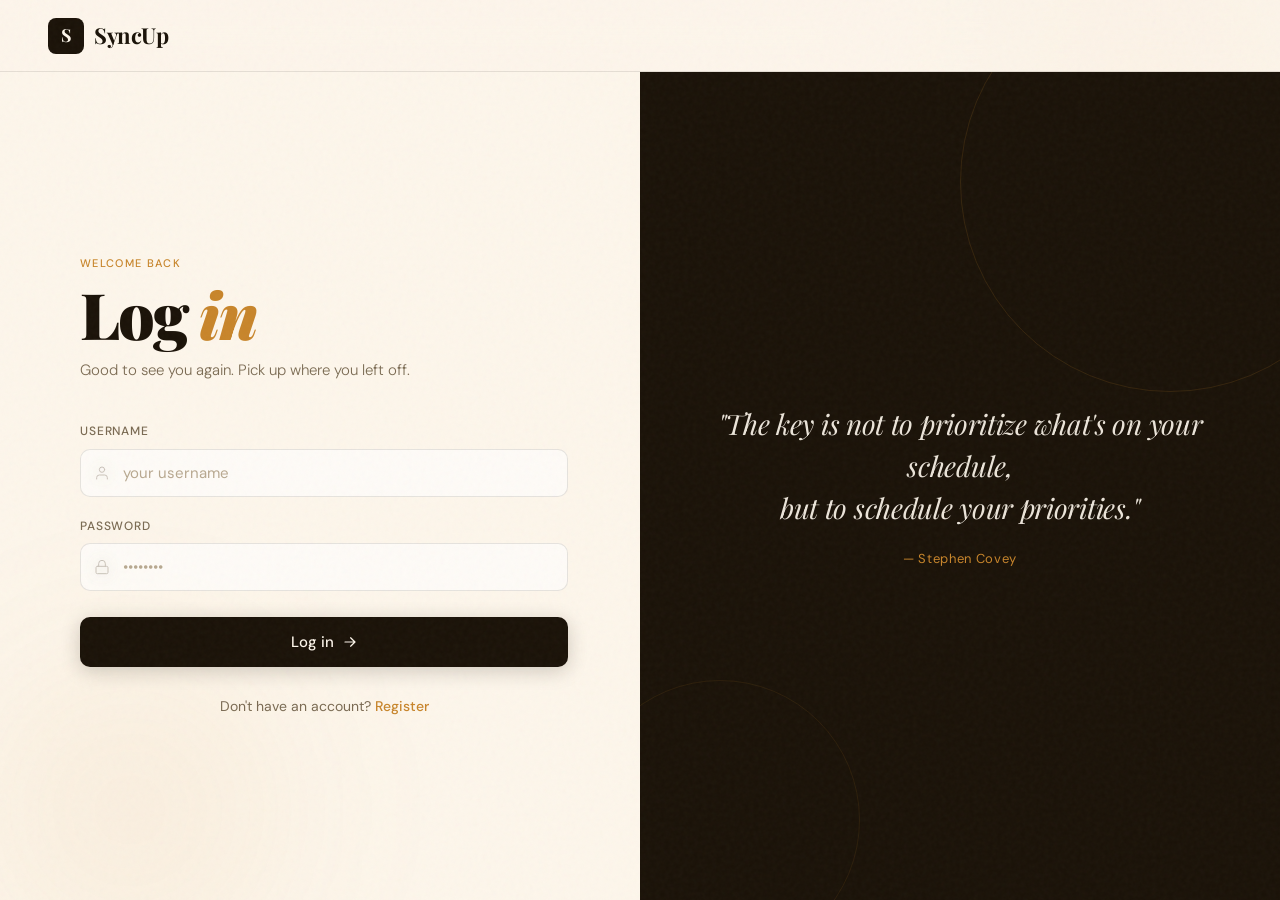
==== static/html/index.html @ 35f1b0b0 "#44 Separate application logic from html" ====
<!doctype html>
<html lang="en">
<head>
    <meta charset="UTF-8">
    <meta name="viewport" content="width=device-width, initial-scale=1.0">
    <title>SyncUp — Dashboard</title>

    <link rel="preconnect" href="https://fonts.googleapis.com">
    <link rel="preconnect" href="https://fonts.gstatic.com" crossorigin>
    <link href="https://fonts.googleapis.com/css2?family=Playfair+Display:ital,wght@0,400;0,700;0,900;1,400;1,700&family=DM+Sans:wght@300;400;500&display=swap" rel="stylesheet">
    <link rel="icon" type="image/png" href="/static/imgs/logo.png">
    <link rel="stylesheet" href="/static/style/indexmain.css">
</head>

<body>

<div class="grain"></div>
<div class="bg-orb orb-1"></div>
<div class="bg-orb orb-2"></div>
<div class="bg-orb orb-3"></div>

<div class="modal-overlay" id="modal-overlay">
    <div class="modal-box">
        <div class="modal-icon" id="modal-icon">🗑️</div>
        <div class="modal-title" id="modal-title">Are you sure?</div>
        <div class="modal-body"  id="modal-body">This action cannot be undone.</div>
        <div class="modal-actions">
            <button class="modal-btn cancel"         id="modal-cancel">Cancel</button>
            <button class="modal-btn confirm-delete" id="modal-confirm">Delete</button>
        </div>
    </div>
</div>

<header>
    <a href="/static/html/landingpage.html" class="logo">
        <span class="logo-mark">S</span>
        <span class="logo-text">SyncUp</span>
    </a>
    <nav class="nav-links">
        <span style="color:var(--muted);font-size:14px;">
            Hi, <span id="username-label" style="color:var(--ink);font-weight:500;"></span>
        </span>
        <button onclick="logout()"
                style="margin-left:16px;background:var(--ink);color:var(--cream);padding:9px 22px;border:none;border-radius:10px;cursor:pointer;font-family:var(--font-body);font-size:14px;font-weight:500;transition:background 0.2s;"
                onmouseover="this.style.background='#2e2010'"
                onmouseout="this.style.background='var(--ink)'">
            Log out
        </button>
    </nav>
</header>

<main>
    <div class="dashboard-header">
        <h1 class="dashboard-title">Your tasks,<br>perfectly in sync</h1>
        <div class="new-list-bar">
            <input type="text" id="new-list-name" placeholder="Create a new list…"
                   onkeydown="if(event.key==='Enter') createList()">
            <button onclick="createList()">Create</button>
        </div>
    </div>
    <div id="loading" style="display:none;text-align:center;padding:80px;color:var(--muted);font-size:16px;">
        Loading your workspace…
    </div>
    <div class="lists-grid" id="lists-grid"></div>
</main>

<div id="toast" class="toast"></div>

<script src="/static/script/index.js"></script>

</body>
</html>
---- static/style/indexmain.css ----
:root {
    --ink:       #1a1208;
    --cream:     #fdf6eb;
    --amber:     #c8852a;
    --amber-lt:  #e8a84a;
    --muted:     #7a6a52;
    --border:    rgba(26, 18, 8, 0.1);
    --card-bg:   rgba(253, 246, 235, 0.85);
    --font-display: 'Playfair Display', Georgia, serif;
    --font-body:    'DM Sans', system-ui, sans-serif;
}

*, *::before, *::after {
    box-sizing: border-box;
    margin: 0;
    padding: 0;
}

html {
    scroll-behavior: smooth;
}

body {
    background-color: var(--cream);
    color: var(--ink);
    font-family: var(--font-body);
    font-size: 16px;
    line-height: 1.6;
    min-height: 100dvh;
    overflow-x: hidden;
    position: relative;
}


.grain {
    pointer-events: none;
    position: fixed;
    inset: -50%;
    width: 200%;
    height: 200%;
    background-image: url("data:image/svg+xml,%3Csvg viewBox='0 0 512 512' xmlns='http://www.w3.org/2000/svg'%3E%3Cfilter id='noise'%3E%3CfeTurbulence type='fractalNoise' baseFrequency='0.75' numOctaves='4' stitchTiles='stitch'/%3E%3C/filter%3E%3Crect width='100%25' height='100%25' filter='url(%23noise)'/%3E%3C/svg%3E");
    opacity: 0.035;
    z-index: 100;
}


.bg-orb {
    position: fixed;
    border-radius: 50%;
    filter: blur(80px);
    pointer-events: none;
    z-index: 0;
}
.orb-1 {
    width: 600px; height: 600px;
    background: radial-gradient(circle, rgba(200,133,42,0.18) 0%, transparent 70%);
    top: -200px; right: -150px;
    animation: drift 18s ease-in-out infinite alternate;
}
.orb-2 {
    width: 500px; height: 500px;
    background: radial-gradient(circle, rgba(200,133,42,0.10) 0%, transparent 70%);
    bottom: -150px; left: -100px;
    animation: drift 22s ease-in-out infinite alternate-reverse;
}
.orb-3 {
    width: 300px; height: 300px;
    background: radial-gradient(circle, rgba(200,133,42,0.12) 0%, transparent 70%);
    top: 50%; left: 50%;
    transform: translate(-50%, -50%);
    animation: drift 14s ease-in-out infinite alternate;
}
@keyframes drift {
    from { transform: translate(0, 0); }
    to   { transform: translate(40px, 30px); }
}


header {
    position: fixed;
    top: 0;
    left: 0;
    right: 0;
    z-index: 50;
    display: flex;
    align-items: center;
    justify-content: space-between;
    padding: 0 48px;
    height: 72px;
    background: rgba(253, 246, 235, 0.8);
    backdrop-filter: blur(20px);
    -webkit-backdrop-filter: blur(20px);
    border-bottom: 1px solid var(--border);
}


.logo {
    display: flex;
    align-items: center;
    gap: 10px;
    text-decoration: none;
    color: var(--ink);
}
.logo-mark {
    display: flex;
    align-items: center;
    justify-content: center;
    width: 36px;
    height: 36px;
    background: var(--ink);
    color: var(--cream);
    font-family: var(--font-display);
    font-weight: 700;
    font-size: 18px;
    border-radius: 8px;
    letter-spacing: -0.5px;
}
.logo-text {
    font-family: var(--font-display);
    font-weight: 700;
    font-size: 22px;
    letter-spacing: -0.5px;
}


.nav-links {
    display: flex;
    align-items: center;
    gap: 8px;
}
.nav-link {
    padding: 8px 16px;
    color: var(--muted);
    text-decoration: none;
    font-size: 14px;
    font-weight: 500;
    border-radius: 8px;
    transition: color 0.2s, background 0.2s;
}
.nav-link:hover {
    color: var(--ink);
    background: rgba(26, 18, 8, 0.06);
}
.nav-btn {
    padding: 8px 20px;
    background: var(--ink);
    color: var(--cream);
    text-decoration: none;
    font-size: 14px;
    font-weight: 500;
    border-radius: 8px;
    transition: background 0.2s, transform 0.15s;
}
.nav-btn:hover {
    background: #2e2010;
    transform: translateY(-1px);
}
.nav-icon {
    display: flex;
    align-items: center;
    justify-content: center;
    width: 38px;
    height: 38px;
    border-radius: 8px;
    color: var(--muted);
    text-decoration: none;
    transition: color 0.2s, background 0.2s;
    margin-left: 4px;
}
.nav-icon svg {
    width: 20px;
    height: 20px;
}
.nav-icon:hover {
    color: var(--ink);
    background: rgba(26, 18, 8, 0.06);
}


main {
    position: relative;
    z-index: 1;
    padding: 120px 48px 80px;
    max-width: 1400px;
    margin: 0 auto;
}

.hero {
    max-width: 760px;
    text-align: center;
    animation: heroIn 0.9s cubic-bezier(0.22, 1, 0.36, 1) both;
}
@keyframes heroIn {
    from { opacity: 0; transform: translateY(32px); }
    to   { opacity: 1; transform: translateY(0); }
}


.hero-tag {
    display: inline-flex;
    align-items: center;
    gap: 8px;
    padding: 6px 16px;
    border: 1px solid rgba(200, 133, 42, 0.35);
    border-radius: 999px;
    font-size: 12px;
    font-weight: 500;
    letter-spacing: 0.08em;
    text-transform: uppercase;
    color: var(--amber);
    background: rgba(200, 133, 42, 0.07);
    margin-bottom: 36px;
    animation: heroIn 0.9s 0.1s cubic-bezier(0.22, 1, 0.36, 1) both;
}
.dot {
    width: 6px;
    height: 6px;
    border-radius: 50%;
    background: var(--amber);
    animation: pulse 2s ease-in-out infinite;
}
@keyframes pulse {
    0%, 100% { opacity: 1; transform: scale(1); }
    50%       { opacity: 0.5; transform: scale(0.7); }
}


.hero-title {
    display: flex;
    flex-direction: column;
    font-family: var(--font-display);
    font-weight: 900;
    line-height: 1.05;
    letter-spacing: -2px;
    margin-bottom: 28px;
}
.hero-title .line-1 {
    font-size: clamp(52px, 7vw, 90px);
    animation: heroIn 0.9s 0.15s cubic-bezier(0.22, 1, 0.36, 1) both;
}
.hero-title .line-2 {
    font-size: clamp(52px, 7vw, 90px);
    color: var(--amber);
    animation: heroIn 0.9s 0.2s cubic-bezier(0.22, 1, 0.36, 1) both;
}
.hero-title .line-2 em {
    font-style: italic;
}
.hero-title .line-3 {
    font-size: clamp(36px, 5vw, 62px);
    color: var(--muted);
    font-weight: 400;
    font-style: italic;
    animation: heroIn 0.9s 0.25s cubic-bezier(0.22, 1, 0.36, 1) both;
}


.hero-sub {
    font-size: 17px;
    color: var(--muted);
    font-weight: 300;
    line-height: 1.7;
    margin-bottom: 44px;
    animation: heroIn 0.9s 0.3s cubic-bezier(0.22, 1, 0.36, 1) both;
}


.cta-group {
    display: flex;
    align-items: center;
    justify-content: center;
    gap: 14px;
    margin-bottom: 60px;
    animation: heroIn 0.9s 0.35s cubic-bezier(0.22, 1, 0.36, 1) both;
}

.cta-primary {
    display: inline-flex;
    align-items: center;
    gap: 8px;
    padding: 14px 28px;
    background: var(--ink);
    color: var(--cream);
    text-decoration: none;
    font-size: 15px;
    font-weight: 500;
    border-radius: 12px;
    transition: background 0.2s, transform 0.2s, box-shadow 0.2s;
    box-shadow: 0 4px 24px rgba(26, 18, 8, 0.2);
}
.cta-primary svg {
    width: 16px;
    height: 16px;
    transition: transform 0.2s;
}
.cta-primary:hover {
    background: #2e2010;
    transform: translateY(-2px);
    box-shadow: 0 8px 32px rgba(26, 18, 8, 0.25);
}
.cta-primary:hover svg {
    transform: translateX(3px);
}

.cta-secondary {
    display: inline-flex;
    align-items: center;
    padding: 14px 28px;
    border: 1.5px solid var(--border);
    color: var(--muted);
    text-decoration: none;
    font-size: 15px;
    font-weight: 500;
    border-radius: 12px;
    transition: color 0.2s, border-color 0.2s, background 0.2s;
}
.cta-secondary:hover {
    color: var(--ink);
    border-color: rgba(26, 18, 8, 0.3);
    background: rgba(26, 18, 8, 0.03);
}


.stats-row {
    display: flex;
    align-items: center;
    justify-content: center;
    gap: 32px;
    padding: 24px 40px;
    background: rgba(255,255,255,0.5);
    border: 1px solid var(--border);
    border-radius: 16px;
    backdrop-filter: blur(10px);
    animation: heroIn 0.9s 0.4s cubic-bezier(0.22, 1, 0.36, 1) both;
}
.stat {
    display: flex;
    flex-direction: column;
    align-items: center;
    gap: 2px;
}
.stat-num {
    font-family: var(--font-display);
    font-weight: 700;
    font-size: 22px;
    color: var(--ink);
    letter-spacing: -0.5px;
}
.stat-label {
    font-size: 11px;
    font-weight: 500;
    text-transform: uppercase;
    letter-spacing: 0.06em;
    color: var(--muted);
}
.stat-divider {
    width: 1px;
    height: 36px;
    background: var(--border);
}

.card-float {
    position: fixed;
    display: flex;
    align-items: center;
    gap: 10px;
    padding: 12px 18px;
    background: var(--card-bg);
    border: 1px solid var(--border);
    border-radius: 12px;
    backdrop-filter: blur(16px);
    font-size: 13px;
    font-weight: 500;
    color: var(--ink);
    box-shadow: 0 8px 32px rgba(26, 18, 8, 0.08);
    z-index: 2;
    white-space: nowrap;
}
.card-float span { color: var(--muted); }

.card-dot {
    width: 8px;
    height: 8px;
    border-radius: 50%;
    flex-shrink: 0;
}
.card-dot.done     { background: #5cb85c; }
.card-dot.progress { background: var(--amber); animation: pulse 1.5s ease-in-out infinite; }
.card-dot.pending  { background: #b0a090; }

.card-1 {
    bottom: 28%;
    left: 3%;
    animation: float1 8s ease-in-out infinite, fadeSlideLeft 0.9s 0.6s cubic-bezier(0.22, 1, 0.36, 1) both;
}
.card-2 {
    top: 30%;
    right: 3%;
    animation: float2 10s ease-in-out infinite, fadeSlideRight 0.9s 0.7s cubic-bezier(0.22, 1, 0.36, 1) both;
}
.card-3 {
    bottom: 18%;
    right: 5%;
    animation: float1 12s ease-in-out infinite alternate-reverse, fadeSlideRight 0.9s 0.8s cubic-bezier(0.22, 1, 0.36, 1) both;
}

@keyframes float1 {
    0%, 100% { transform: translateY(0px) rotate(-1deg); }
    50%       { transform: translateY(-12px) rotate(0.5deg); }
}
@keyframes float2 {
    0%, 100% { transform: translateY(0px) rotate(1deg); }
    50%       { transform: translateY(-16px) rotate(-0.5deg); }
}
@keyframes fadeSlideLeft {
    from { opacity: 0; transform: translateX(-24px); }
    to   { opacity: 1; transform: translateX(0); }
}
@keyframes fadeSlideRight {
    from { opacity: 0; transform: translateX(24px); }
    to   { opacity: 1; transform: translateX(0); }
}


main {
    position: relative;
    z-index: 1;
    padding: 110px 48px 80px;
    max-width: 1400px;
    margin: 0 auto;
}

.dashboard-header {
    display: flex;
    flex-direction: column;
    gap: 20px;
    margin-bottom: 40px;
}
@media (min-width: 768px) {
    .dashboard-header {
        flex-direction: row;
        align-items: center;
        justify-content: space-between;
    }
}

.dashboard-title {
    font-family: var(--font-display);
    font-size: 48px;
    font-weight: 900;
    line-height: 1.05;
    letter-spacing: -2.5px;
    color: var(--ink);
    max-width: 600px;
}

.new-list-bar {
    display: flex;
    gap: 12px;
    width: 420px;
    flex-shrink: 0;
}
@media (max-width: 600px) {
    .new-list-bar { flex-direction: column; }
    .new-list-bar button { height: 48px; }
}

.new-list-bar input {
    flex: 1;
    padding: 16px 20px;
    border-radius: 12px;
    border: 1.5px solid var(--border);
    background: rgba(253,246,235,0.95);
    font-size: 15px;
    color: var(--ink);
    font-family: var(--font-body);
    outline: none;
    transition: border-color 0.2s, box-shadow 0.2s;
}
.new-list-bar input:focus {
    border-color: var(--amber);
    box-shadow: 0 0 0 3px rgba(200,133,42,0.12);
}
.new-list-bar button {
    padding: 0 28px;
    background: var(--ink);
    color: var(--cream);
    border: none;
    border-radius: 12px;
    font-weight: 500;
    font-family: var(--font-body);
    font-size: 15px;
    cursor: pointer;
    white-space: nowrap;
    transition: background 0.2s, transform 0.15s;
}
.new-list-bar button:hover { background: #2e2010; transform: translateY(-1px); }


.lists-grid {
    display: grid;
    grid-template-columns: repeat(auto-fill, minmax(300px, 1fr));
    gap: 24px;
    align-items: start;
}


.list-card {
    background: var(--card-bg);
    border: 1px solid var(--border);
    border-radius: 16px;
    padding: 24px;
    box-shadow: 0 12px 40px rgba(26,18,8,0.08);
    transition: box-shadow 0.25s ease, transform 0.25s ease, opacity 0.2s;
    position: relative;
}
.list-card:hover { box-shadow: 0 18px 45px rgba(26,18,8,0.12); }
.list-card.drag-over {
    outline: 2px dashed var(--amber);
    outline-offset: -2px;
    background: rgba(200,133,42,0.04);
}
.list-card.dragging-list { opacity: 0.35; transform: scale(0.98); }


.list-header {
    display: flex;
    justify-content: space-between;
    align-items: center;
    margin-bottom: 18px;
    gap: 8px;
}
.list-header-left {
    display: flex;
    align-items: center;
    gap: 10px;
    min-width: 0;
}
.drag-handle {
    cursor: grab;
    color: var(--muted);
    opacity: 0.35;
    padding: 2px 4px;
    border-radius: 4px;
    transition: opacity 0.2s;
    flex-shrink: 0;
    font-size: 16px;
    line-height: 1;
    user-select: none;
}
.list-card:hover .drag-handle { opacity: 0.65; }
.drag-handle:hover { opacity: 1 !important; color: var(--ink); }
.drag-handle:active { cursor: grabbing; }
.list-name {
    font-family: var(--font-display);
    font-size: 20px;
    font-weight: 700;
    color: var(--ink);
    white-space: nowrap;
    overflow: hidden;
    text-overflow: ellipsis;
}
.task-count {
    font-size: 11px;
    font-weight: 500;
    color: var(--muted);
    background: rgba(26,18,8,0.06);
    padding: 2px 8px;
    border-radius: 20px;
    flex-shrink: 0;
}
.delete-list-btn {
    background: none;
    border: none;
    color: #c0a888;
    font-size: 18px;
    cursor: pointer;
    padding: 4px 6px;
    border-radius: 6px;
    transition: color 0.2s, background 0.2s;
    flex-shrink: 0;
    line-height: 1;
}
.delete-list-btn:hover { color: #d9534f; background: rgba(217,83,79,0.08); }


.task-item {
    display: flex;
    align-items: center;
    gap: 10px;
    padding: 10px 0;
    border-top: 1px solid var(--border);
    cursor: grab;
    border-radius: 6px;
    position: relative;
    transition: background 0.15s;
}
.task-item:first-child { border-top: none; padding-top: 0; }
.task-item:active { cursor: grabbing; }
.task-item.task-dragging { opacity: 0.3; }


.color-dot-wrap { position: relative; flex-shrink: 0; }
.color-dot {
    width: 14px;
    height: 14px;
    border-radius: 50%;
    cursor: pointer;
    transition: transform 0.15s, box-shadow 0.15s;
}
.color-dot:hover { transform: scale(1.3); box-shadow: 0 0 0 3px rgba(200,133,42,0.2); }
.color-GREEN  { background: #5cb85c; }
.color-RED    { background: #d9534f; }
.color-YELLOW { background: #f0ad4e; }
.color-BLUE   { background: #4285f4; }
.color-PURPLE { background: #9b59b6; }
.color-NOTHING { background: transparent; border: 2px solid #c0a888; }


.color-dropdown {
    position: absolute;
    top: 22px; left: 0;
    z-index: 300;
    background: var(--cream);
    border: 1px solid var(--border);
    border-radius: 12px;
    padding: 8px;
    box-shadow: 0 12px 36px rgba(26,18,8,0.18);
    display: none;
    flex-direction: column;
    gap: 4px;
    min-width: 128px;
}
.color-dropdown.open { display: flex; }
.color-option {
    display: flex;
    align-items: center;
    gap: 9px;
    padding: 6px 10px;
    border-radius: 8px;
    cursor: pointer;
    font-size: 13px;
    font-weight: 500;
    color: var(--ink);
    font-family: var(--font-body);
    border: none;
    background: none;
    width: 100%;
    text-align: left;
    transition: background 0.15s;
}
.color-option:hover { background: rgba(26,18,8,0.06); }
.color-option.active { background: rgba(200,133,42,0.1); }
.color-option .swatch {
    width: 11px; height: 11px;
    border-radius: 50%;
    flex-shrink: 0;
}


.task-text { flex: 1; min-width: 0; }
.task-name {
    font-size: 14px;
    font-weight: 500;
    color: var(--ink);
    line-height: 1.4;
    border-radius: 4px;
    padding: 1px 4px;
    margin: -1px -4px;
    transition: background 0.15s;
    cursor: text;
}
.task-name:hover { background: rgba(26,18,8,0.05); }
.task-name[contenteditable="true"] {
    outline: none;
    background: rgba(200,133,42,0.08);
    box-shadow: 0 0 0 2px rgba(200,133,42,0.3);
}
.task-desc {
    font-size: 12px;
    color: var(--muted);
    margin-top: 2px;
    border-radius: 4px;
    padding: 1px 4px;
    margin-left: -4px;
    transition: background 0.15s;
    cursor: text;
}
.task-desc:hover { background: rgba(26,18,8,0.05); }
.task-desc[contenteditable="true"] {
    outline: none;
    background: rgba(200,133,42,0.08);
    box-shadow: 0 0 0 2px rgba(200,133,42,0.3);
}
.task-desc-placeholder { color: #c0a888; font-style: italic; }
.task-actions {
    display: flex;
    gap: 2px;
    flex-shrink: 0;
    opacity: 0;
    transition: opacity 0.15s;
}
.task-item:hover .task-actions { opacity: 1; }
.task-btn {
    background: none;
    border: none;
    cursor: pointer;
    padding: 4px 6px;
    border-radius: 6px;
    color: #b0a090;
    font-size: 14px;
    line-height: 1;
    transition: color 0.15s, background 0.15s;
}
.task-btn:hover { color: #d9534f; background: rgba(217,83,79,0.08); }


.new-task-form {
    margin-top: 16px;
    display: flex;
    gap: 8px;
}
.new-task-form input {
    flex: 1;
    min-width: 0;
    padding: 10px 14px;
    border-radius: 10px;
    border: 1.5px solid var(--border);
    background: rgba(253,246,235,0.8);
    font-size: 14px;
    color: var(--ink);
    font-family: var(--font-body);
    outline: none;
    transition: border-color 0.2s, box-shadow 0.2s;
}
.new-task-form input:focus {
    border-color: var(--amber);
    box-shadow: 0 0 0 3px rgba(200,133,42,0.1);
}
.new-task-form button {
    width: 40px; height: 40px;
    background: var(--amber);
    color: white;
    border: none;
    border-radius: 10px;
    font-size: 18px;
    line-height: 1;
    cursor: pointer;
    display: flex;
    align-items: center;
    justify-content: center;
    flex-shrink: 0;
    transition: background 0.2s, transform 0.15s;
}
.new-task-form button:hover { background: #b8741f; transform: scale(1.05); }


.empty-state {
    text-align: center;
    padding: 24px 10px;
    color: var(--muted);
    font-size: 13px;
    font-style: italic;
    border: 2px dashed rgba(200,133,42,0.25);
    border-radius: 10px;
}


.toast {
    position: fixed;
    top: 88px; right: 28px;
    padding: 14px 22px;
    border-radius: 12px;
    box-shadow: 0 15px 35px rgba(26,18,8,0.25);
    font-size: 14px;
    font-weight: 500;
    z-index: 9999;
    display: none;
    align-items: center;
    gap: 10px;
    min-width: 240px;
    animation: toastIn 0.3s cubic-bezier(0.22, 1, 0.36, 1);
}
@keyframes toastIn {
    from { opacity: 0; transform: translateX(20px); }
    to   { opacity: 1; transform: translateX(0); }
}
.toast.success { background: #5cb85c; color: white; }
.toast.error   { background: #d9534f; color: white; }
.toast.info    { background: var(--ink); color: var(--cream); }


.modal-overlay {
    position: fixed;
    inset: 0;
    background: rgba(26,18,8,0.45);
    backdrop-filter: blur(6px);
    z-index: 8888;
    display: flex;
    align-items: center;
    justify-content: center;
    opacity: 0;
    pointer-events: none;
    transition: opacity 0.2s;
}
.modal-overlay.open { opacity: 1; pointer-events: all; }
.modal-box {
    background: var(--cream);
    border: 1px solid var(--border);
    border-radius: 20px;
    padding: 36px 40px;
    max-width: 400px;
    width: 90%;
    box-shadow: 0 32px 80px rgba(26,18,8,0.22);
    transform: scale(0.94) translateY(8px);
    transition: transform 0.25s cubic-bezier(0.22, 1, 0.36, 1);
    text-align: center;
}
.modal-overlay.open .modal-box { transform: scale(1) translateY(0); }
.modal-icon { font-size: 32px; margin-bottom: 16px; }
.modal-title {
    font-family: var(--font-display);
    font-size: 22px;
    font-weight: 700;
    color: var(--ink);
    margin-bottom: 10px;
    letter-spacing: -0.5px;
}
.modal-body {
    font-size: 14px;
    color: var(--muted);
    margin-bottom: 28px;
    line-height: 1.6;
}
.modal-actions { display: flex; gap: 12px; justify-content: center; }
.modal-btn {
    padding: 12px 28px;
    border-radius: 10px;
    font-size: 14px;
    font-weight: 500;
    font-family: var(--font-body);
    cursor: pointer;
    border: none;
    transition: background 0.2s, transform 0.15s;
}
.modal-btn:hover { transform: translateY(-1px); }
.modal-btn.cancel { background: rgba(26,18,8,0.07); color: var(--muted); }
.modal-btn.cancel:hover { background: rgba(26,18,8,0.12); }
.modal-btn.confirm-delete { background: #d9534f; color: white; }
.modal-btn.confirm-delete:hover { background: #c9403c; }

footer {
    position: relative;
    z-index: 1;
    text-align: center;
    padding: 20px;
    font-size: 12px;
    color: var(--muted);
    border-top: 1px solid var(--border);
    opacity: 0.7;
}

@media (max-width: 768px) {
    header {
        padding: 0 20px;
    }
    .nav-link { display: none; }

    main {
        padding: 100px 24px 60px;
    }
    .hero-title { letter-spacing: -1px; }

    .stats-row {
        gap: 20px;
        padding: 20px 24px;
    }

    .cta-group {
        flex-direction: column;
    }
    .cta-primary, .cta-secondary {
        width: 100%;
        justify-content: center;
    }

    .card-float {
        display: none;
    }
}
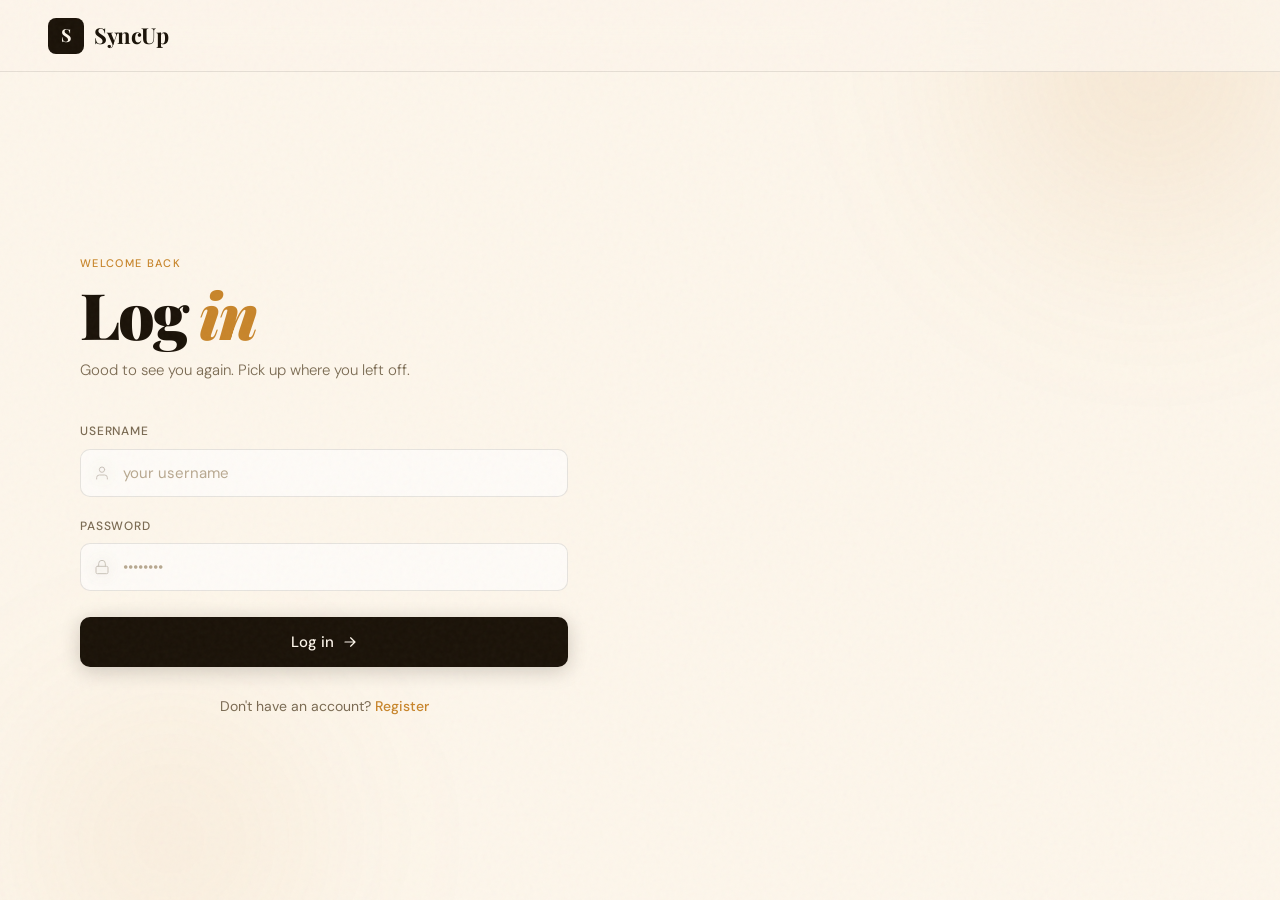
==== commit b1cf60de: "Completed notification system #52 and Multiuser dashboard #55" ====
--- a/static/html/index.html
+++ b/static/html/index.html
@@ -30,6 +30,29 @@
         </div>
     </div>
 </div>
+<div class="modal-overlay" id="add-user-overlay">
+    <div class="modal-box">
+        <div class="modal-icon">👤</div>
+        <div class="modal-title">Add user to board</div>
+        <input id="add-user-input" type="text" placeholder="Username…"
+               style="width:100%;margin:12px 0;padding:10px 14px;border-radius:8px;border:1px solid var(--muted);font-family:var(--font-body);font-size:14px;background:var(--surface);color:var(--ink);"
+               onkeydown="if(event.key==='Enter') confirmAddUser()">
+        <div class="modal-actions">
+            <button class="modal-btn cancel" onclick="closeAddUserModal()">Cancel</button>
+            <button class="modal-btn confirm-delete" onclick="confirmAddUser()">Add</button>
+        </div>
+    </div>
+</div>
+<div class="modal-overlay" id="users-overlay">
+    <div class="modal-box">
+        <div class="modal-icon">👥</div>
+        <div class="modal-title">Board users</div>
+        <div id="users-list" style="margin:12px 0;max-height:200px;overflow-y:auto;"></div>
+        <div class="modal-actions">
+            <button class="modal-btn cancel" onclick="document.getElementById('users-overlay').classList.remove('open')">Close</button>
+        </div>
+    </div>
+</div>
 
 <header>
     <a href="/static/html/landingpage.html" class="logo">
@@ -40,6 +63,14 @@
         <span style="color:var(--muted);font-size:14px;">
             Hi, <span id="username-label" style="color:var(--ink);font-weight:500;"></span>
         </span>
+        <button onclick="showUsersModal()"
+        style="margin-left:8px;background:transparent;color:var(--ink);padding:9px 22px;border:1px solid var(--ink);border-radius:10px;cursor:pointer;font-family:var(--font-body);font-size:14px;font-weight:500;">
+        👥 Users
+        </button>
+        <button onclick="showAddUserModal()"
+            style="margin-left:16px;background:transparent;color:var(--ink);padding:9px 22px;border:1px solid var(--ink);border-radius:10px;cursor:pointer;font-family:var(--font-body);font-size:14px;font-weight:500;">
+        + Add user
+        </button>
         <button onclick="logout()"
                 style="margin-left:16px;background:var(--ink);color:var(--cream);padding:9px 22px;border:none;border-radius:10px;cursor:pointer;font-family:var(--font-body);font-size:14px;font-weight:500;transition:background 0.2s;"
                 onmouseover="this.style.background='#2e2010'"
--- a/static/style/indexmain.css
+++ b/static/style/indexmain.css
@@ -770,7 +770,7 @@
 
 .toast {
     position: fixed;
-    top: 88px; right: 28px;
+    top: 78px; right: 28px;
     padding: 14px 22px;
     border-radius: 12px;
     box-shadow: 0 15px 35px rgba(26,18,8,0.25);
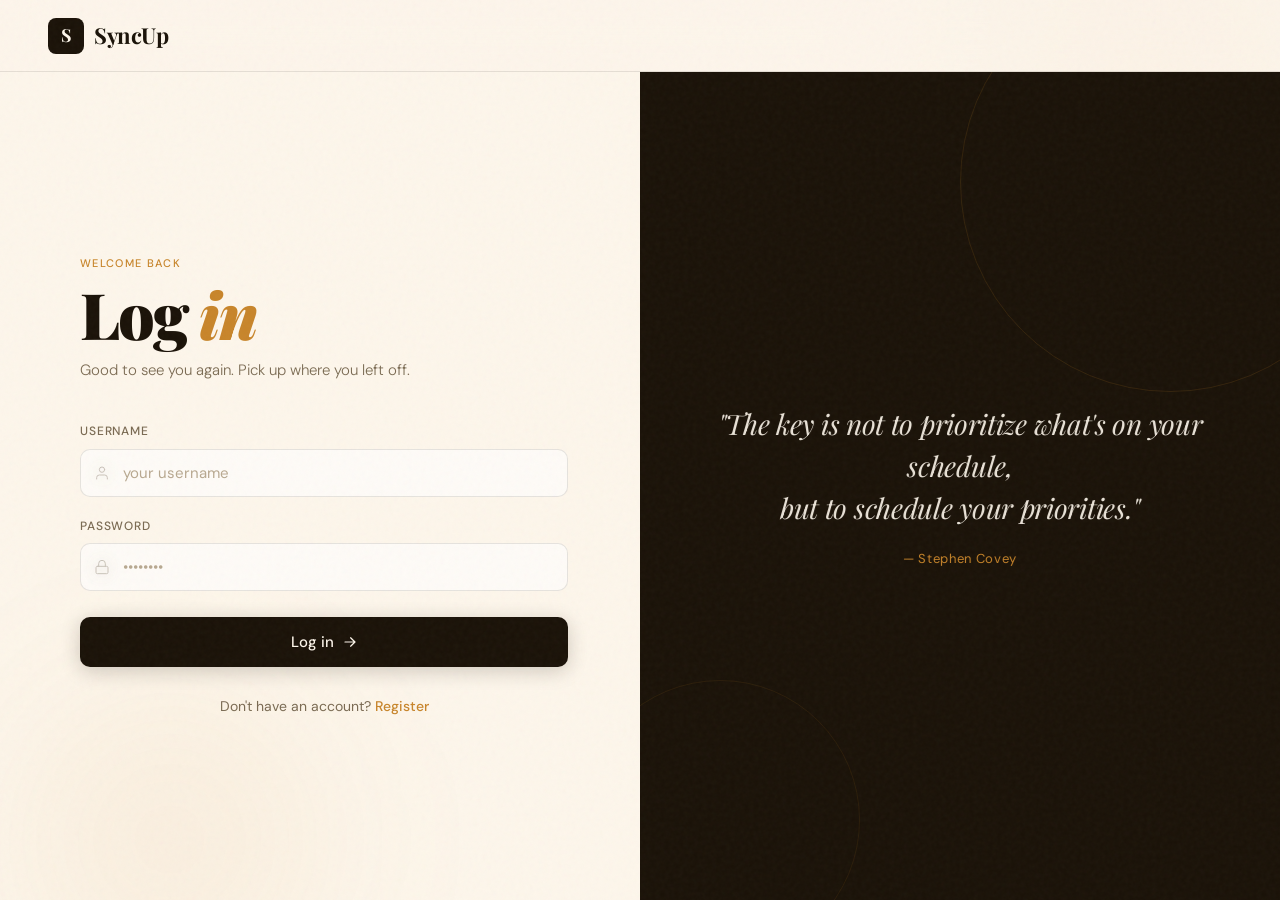
==== commit 8998d039: "pagination" ====
--- a/static/html/index.html
+++ b/static/html/index.html
@@ -1,5 +1,6 @@
 <!doctype html>
 <html lang="en">
+
 <head>
     <meta charset="UTF-8">
     <meta name="viewport" content="width=device-width, initial-scale=1.0">
@@ -7,97 +8,114 @@
 
     <link rel="preconnect" href="https://fonts.googleapis.com">
     <link rel="preconnect" href="https://fonts.gstatic.com" crossorigin>
-    <link href="https://fonts.googleapis.com/css2?family=Playfair+Display:ital,wght@0,400;0,700;0,900;1,400;1,700&family=DM+Sans:wght@300;400;500&display=swap" rel="stylesheet">
+    <link
+        href="https://fonts.googleapis.com/css2?family=Playfair+Display:ital,wght@0,400;0,700;0,900;1,400;1,700&family=DM+Sans:wght@300;400;500&display=swap"
+        rel="stylesheet">
     <link rel="icon" type="image/png" href="/static/imgs/logo.png">
     <link rel="stylesheet" href="/static/style/indexmain.css">
 </head>
 
 <body>
 
-<div class="grain"></div>
-<div class="bg-orb orb-1"></div>
-<div class="bg-orb orb-2"></div>
-<div class="bg-orb orb-3"></div>
+    <div class="grain"></div>
+    <div class="bg-orb orb-1"></div>
+    <div class="bg-orb orb-2"></div>
+    <div class="bg-orb orb-3"></div>
 
-<div class="modal-overlay" id="modal-overlay">
-    <div class="modal-box">
-        <div class="modal-icon" id="modal-icon">🗑️</div>
-        <div class="modal-title" id="modal-title">Are you sure?</div>
-        <div class="modal-body"  id="modal-body">This action cannot be undone.</div>
-        <div class="modal-actions">
-            <button class="modal-btn cancel"         id="modal-cancel">Cancel</button>
-            <button class="modal-btn confirm-delete" id="modal-confirm">Delete</button>
+    <div class="modal-overlay" id="modal-overlay">
+        <div class="modal-box">
+            <div class="modal-icon" id="modal-icon">🗑️</div>
+            <div class="modal-title" id="modal-title">Are you sure?</div>
+            <div class="modal-body" id="modal-body">This action cannot be undone.</div>
+            <div class="modal-actions">
+                <button class="modal-btn cancel" id="modal-cancel">Cancel</button>
+                <button class="modal-btn confirm-delete" id="modal-confirm">Delete</button>
+            </div>
         </div>
     </div>
-</div>
-<div class="modal-overlay" id="add-user-overlay">
-    <div class="modal-box">
-        <div class="modal-icon">👤</div>
-        <div class="modal-title">Add user to board</div>
-        <input id="add-user-input" type="text" placeholder="Username…"
-               style="width:100%;margin:12px 0;padding:10px 14px;border-radius:8px;border:1px solid var(--muted);font-family:var(--font-body);font-size:14px;background:var(--surface);color:var(--ink);"
-               onkeydown="if(event.key==='Enter') confirmAddUser()">
-        <div class="modal-actions">
-            <button class="modal-btn cancel" onclick="closeAddUserModal()">Cancel</button>
-            <button class="modal-btn confirm-delete" onclick="confirmAddUser()">Add</button>
+    <div class="modal-overlay" id="add-user-overlay">
+        <div class="modal-box">
+            <div class="modal-icon">👤</div>
+            <div class="modal-title">Add user to board</div>
+            <input id="add-user-input" type="text" placeholder="Username…"
+                style="width:100%;margin:12px 0;padding:10px 14px;border-radius:8px;border:1px solid var(--muted);font-family:var(--font-body);font-size:14px;background:var(--surface);color:var(--ink);"
+                onkeydown="if(event.key==='Enter') confirmAddUser()">
+            <div class="modal-actions">
+                <button class="modal-btn cancel" onclick="closeAddUserModal()">Cancel</button>
+                <button class="modal-btn confirm-delete" onclick="confirmAddUser()">Add</button>
+            </div>
         </div>
     </div>
-</div>
-<div class="modal-overlay" id="users-overlay">
-    <div class="modal-box">
-        <div class="modal-icon">👥</div>
-        <div class="modal-title">Board users</div>
-        <div id="users-list" style="margin:12px 0;max-height:200px;overflow-y:auto;"></div>
-        <div class="modal-actions">
-            <button class="modal-btn cancel" onclick="document.getElementById('users-overlay').classList.remove('open')">Close</button>
+    <div class="modal-overlay" id="users-overlay">
+        <div class="modal-box">
+            <div class="modal-icon">👥</div>
+            <div class="modal-title">Board users</div>
+            <div id="users-list" style="margin:12px 0;max-height:200px;overflow-y:auto;"></div>
+            <div class="modal-actions">
+                <button class="modal-btn cancel"
+                    onclick="document.getElementById('users-overlay').classList.remove('open')">Close</button>
+            </div>
         </div>
     </div>
-</div>
 
-<header>
-    <a href="/static/html/landingpage.html" class="logo">
-        <span class="logo-mark">S</span>
-        <span class="logo-text">SyncUp</span>
-    </a>
-    <nav class="nav-links">
-        <span style="color:var(--muted);font-size:14px;">
-            Hi, <span id="username-label" style="color:var(--ink);font-weight:500;"></span>
-        </span>
-        <button onclick="showUsersModal()"
-        style="margin-left:8px;background:transparent;color:var(--ink);padding:9px 22px;border:1px solid var(--ink);border-radius:10px;cursor:pointer;font-family:var(--font-body);font-size:14px;font-weight:500;">
-        👥 Users
-        </button>
-        <button onclick="showAddUserModal()"
-            style="margin-left:16px;background:transparent;color:var(--ink);padding:9px 22px;border:1px solid var(--ink);border-radius:10px;cursor:pointer;font-family:var(--font-body);font-size:14px;font-weight:500;">
-        + Add user
-        </button>
-        <button onclick="logout()"
+    <header>
+        <a href="/static/html/boards.html" class="logo">
+            <span class="logo-mark">S</span>
+            <span class="logo-text">SyncUp</span>
+        </a>
+        <nav class="nav-links">
+            <span style="color:var(--muted);font-size:14px;">
+                Hi, <span id="username-label" style="color:var(--ink);font-weight:500;"></span>
+            </span>
+            <button onclick="showUsersModal()"
+                style="margin-left:8px;background:transparent;color:var(--ink);padding:9px 22px;border:1px solid var(--ink);border-radius:10px;cursor:pointer;font-family:var(--font-body);font-size:14px;font-weight:500;">
+                👥 Users
+            </button>
+            <button onclick="showAddUserModal()"
+                style="margin-left:16px;background:transparent;color:var(--ink);padding:9px 22px;border:1px solid var(--ink);border-radius:10px;cursor:pointer;font-family:var(--font-body);font-size:14px;font-weight:500;">
+                + Add user
+            </button>
+            <button onclick="logout()"
                 style="margin-left:16px;background:var(--ink);color:var(--cream);padding:9px 22px;border:none;border-radius:10px;cursor:pointer;font-family:var(--font-body);font-size:14px;font-weight:500;transition:background 0.2s;"
-                onmouseover="this.style.background='#2e2010'"
-                onmouseout="this.style.background='var(--ink)'">
-            Log out
-        </button>
-    </nav>
-</header>
+                onmouseover="this.style.background='#2e2010'" onmouseout="this.style.background='var(--ink)'">
+                Log out
+            </button>
+        </nav>
+    </header>
 
-<main>
-    <div class="dashboard-header">
-        <h1 class="dashboard-title">Your tasks,<br>perfectly in sync</h1>
-        <div class="new-list-bar">
-            <input type="text" id="new-list-name" placeholder="Create a new list…"
-                   onkeydown="if(event.key==='Enter') createList()">
-            <button onclick="createList()">Create</button>
+    <main>
+        <div class="dashboard-header">
+            <h1 class="dashboard-title">Your tasks,<br>perfectly in sync</h1>
+            <div class="new-list-bar">
+                <input type="text" id="new-list-name" placeholder="Create a new list…"
+                    onkeydown="if(event.key==='Enter') createList()">
+                <button onclick="createList()">Create</button>
+            </div>
+            <div style="margin-top:12px;display:flex;gap:12px;align-items:center;flex-wrap:wrap;">
+                <input type="text" id="search-input" placeholder="Search tasks…" oninput="searchTasks(this.value)"
+                    style="width:300px;padding:10px 14px;border-radius:10px;border:1px solid var(--muted);font-family:var(--font-body);font-size:14px;background:var(--surface);color:var(--ink);">
+                <label style="font-size:14px;color:var(--muted);display:flex;align-items:center;gap:6px;">
+                    Tasks per page:
+                    <select id="page-size-select" onchange="changePageSize(this.value)"
+                        style="padding:8px 10px;border-radius:8px;border:1px solid var(--muted);background:var(--surface);color:var(--ink);font-family:var(--font-body);font-size:14px;">
+                        <option value="10">10</option>
+                        <option value="50">50</option>
+                        <option value="100">100</option>
+                    </select>
+                </label>
+            </div>
+            <div id="search-results"></div>
         </div>
-    </div>
-    <div id="loading" style="display:none;text-align:center;padding:80px;color:var(--muted);font-size:16px;">
-        Loading your workspace…
-    </div>
-    <div class="lists-grid" id="lists-grid"></div>
-</main>
+        <div id="loading" style="display:none;text-align:center;padding:80px;color:var(--muted);font-size:16px;">
+            Loading your workspace…
+        </div>
+        <div class="lists-grid" id="lists-grid"></div>
+    </main>
 
-<div id="toast" class="toast"></div>
+    <div id="toast" class="toast"></div>
 
-<script src="/static/script/index.js"></script>
+    <script src="/static/script/index.js"></script>
 
 </body>
-</html>
+
+</html>
--- a/static/style/indexmain.css
+++ b/static/style/indexmain.css
@@ -695,6 +695,70 @@
     box-shadow: 0 0 0 2px rgba(200,133,42,0.3);
 }
 .task-desc-placeholder { color: #c0a888; font-style: italic; }
+
+.task-due-wrap { margin-top: 4px; }
+.due-date-btn {
+    display: inline-flex;
+    align-items: center;
+    gap: 4px;
+    font-size: 11px;
+    font-family: var(--font-body);
+    border: none;
+    border-radius: 10px;
+    padding: 2px 8px;
+    cursor: pointer;
+    transition: opacity 0.15s, background 0.15s;
+}
+.due-date-empty {
+    background: transparent;
+    color: #c0a888;
+    opacity: 0;
+}
+.task-item:hover .due-date-empty { opacity: 1; }
+.due-overdue { background: rgba(200,50,50,0.12); color: #c03232; font-weight: 600; }
+.due-today   { background: rgba(200,133,42,0.18); color: var(--amber); font-weight: 600; }
+.due-soon    { background: rgba(200,133,42,0.10); color: var(--amber); }
+.due-future  { background: rgba(26,18,8,0.06); color: var(--muted); }
+
+.date-picker-popup {
+    position: absolute;
+    z-index: 9999;
+    background: var(--cream);
+    border: 1px solid var(--border);
+    border-radius: 10px;
+    padding: 10px 12px;
+    box-shadow: 0 8px 24px rgba(26,18,8,0.15);
+    display: flex;
+    flex-direction: column;
+    gap: 8px;
+    min-width: 180px;
+}
+.date-picker-input {
+    font-family: var(--font-body);
+    font-size: 13px;
+    border: 1px solid var(--border);
+    border-radius: 6px;
+    padding: 5px 8px;
+    background: white;
+    color: var(--ink);
+    width: 100%;
+}
+.date-picker-actions {
+    display: flex;
+    gap: 6px;
+    justify-content: flex-end;
+}
+.date-picker-clear, .date-picker-save {
+    font-family: var(--font-body);
+    font-size: 12px;
+    border: none;
+    border-radius: 6px;
+    padding: 4px 10px;
+    cursor: pointer;
+}
+.date-picker-clear { background: rgba(26,18,8,0.06); color: var(--muted); }
+.date-picker-save  { background: var(--amber); color: white; font-weight: 600; }
+
 .task-actions {
     display: flex;
     gap: 2px;
@@ -736,6 +800,23 @@
     transition: border-color 0.2s, box-shadow 0.2s;
 }
 .new-task-form input:focus {
+    border-color: var(--amber);
+    box-shadow: 0 0 0 3px rgba(200,133,42,0.1);
+}
+.new-task-form .new-task-due {
+    flex: 0 0 auto;
+    width: 140px;
+    padding: 10px 12px;
+    border-radius: 10px;
+    border: 1.5px solid var(--border);
+    background: rgba(253,246,235,0.8);
+    font-size: 13px;
+    color: var(--ink);
+    font-family: var(--font-body);
+    outline: none;
+    transition: border-color 0.2s, box-shadow 0.2s;
+}
+.new-task-form .new-task-due:focus {
     border-color: var(--amber);
     box-shadow: 0 0 0 3px rgba(200,133,42,0.1);
 }
